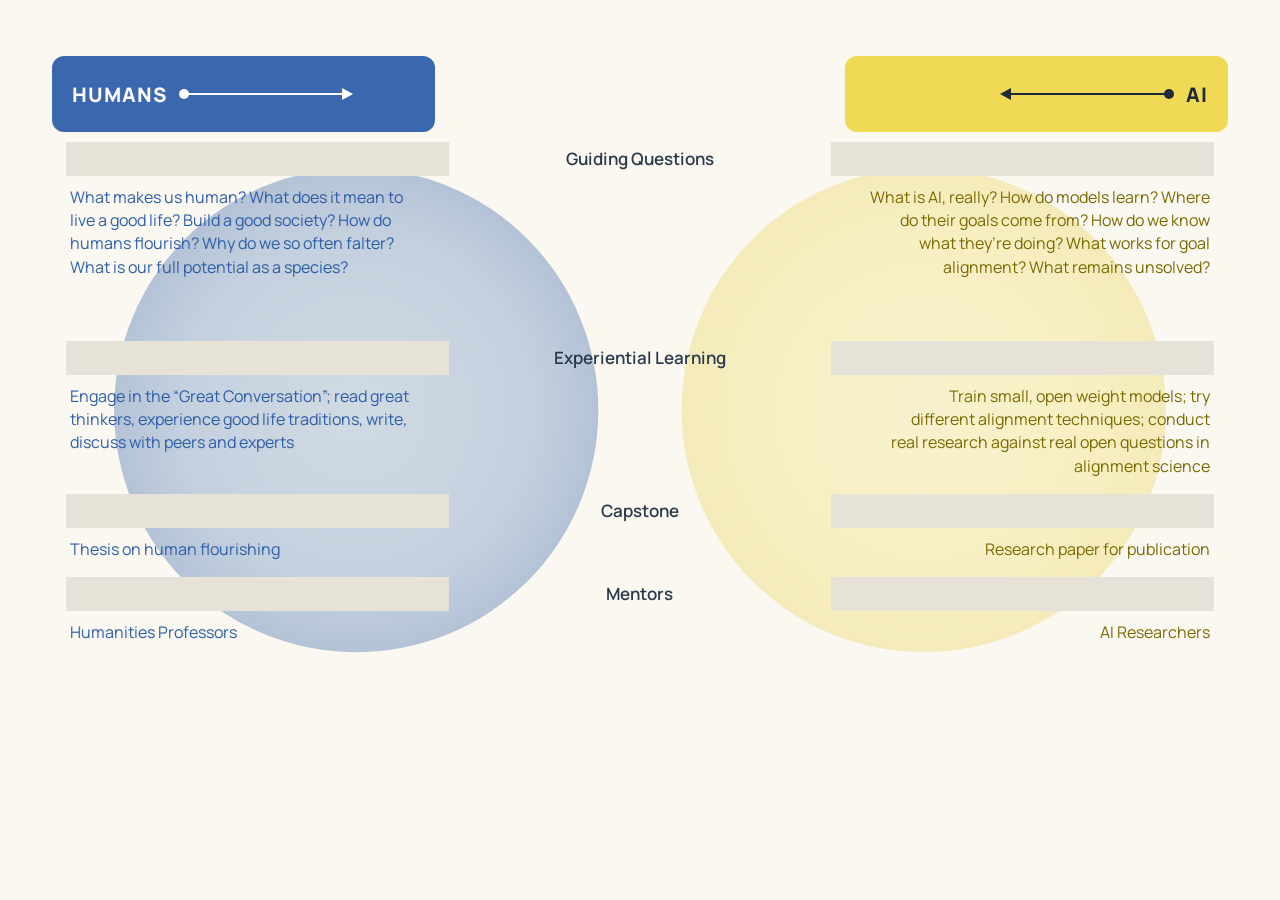
==== align/index.html @ e72c424c "Add animated Humans / AI Venn at /align Slide 1 of the program deck as a live animation: the blue Hu" ====
<!doctype html>
<html lang="en">
<head>
<meta charset="utf-8">
<meta name="viewport" content="width=device-width, initial-scale=1">
<title>Align for Human Flourishing · Align the Future</title>
<meta name="description" content="Understand humans, understand AI, and align AI for human flourishing: the Align the Future experience.">
<link rel="icon" href="/brand/favicon.svg" type="image/svg+xml">
<link rel="icon" href="/brand/favicon.ico" sizes="any">
<link rel="preconnect" href="https://fonts.googleapis.com">
<link rel="preconnect" href="https://fonts.gstatic.com" crossorigin>
<link rel="stylesheet" href="https://fonts.googleapis.com/css2?family=Manrope:wght@400..800&display=swap">
<link rel="stylesheet" href="/assets/venn/venn.css">
<style>
  body { margin: 0; background: #FBF8F1; -webkit-font-smoothing: antialiased; }
  .page { max-width: 1180px; margin: 0 auto; padding: 48px 24px 64px; }
  @media (max-width: 600px) { .page { padding: 24px 16px 48px; } }
</style>
</head>
<body>
<main class="page">

<!-- Venn animation. Needs /assets/venn/venn.css, /assets/venn/venn.js and Manrope. -->
<section class="atf-venn" data-atf-venn aria-label="Align for human flourishing: where understanding humans and understanding AI meet">
  <div class="stage">
    <svg class="circles" aria-hidden="true" focusable="false"></svg>
    <div class="grid">
      <div class="mhead" aria-hidden="true"></div>

      <div class="pill h"><span class="word">Humans</span><span class="arrow"></span></div>
      <div class="pill a"><span class="big">Align</span><span class="small">for human flourishing</span></div>
      <div class="pill i"><span class="arrow"></span><span class="word">AI</span></div>

      <div class="bar"><div class="segs"><span class="seg h"></span><span class="seg a"></span><span class="seg i"></span></div>Guiding Questions</div>
      <div class="cell h"><span class="tag">Humans</span><p>What makes us human? What does it mean to live a good life? Build a good society? How do humans flourish? Why do we so often falter? What is our full potential as a species?</p></div>
      <div class="cell a"><span class="tag">Align</span><p>What can we do together to ensure humans flourish in the Age of AI? What are the biggest risks and opportunities? What laws do we need? What research do we need? Where is international cooperation most needed and most possible?</p></div>
      <div class="cell i"><span class="tag">AI</span><p>What is AI, really? How do models learn? Where do their goals come from? How do we know what they’re doing? What works for goal alignment? What remains unsolved?</p></div>

      <div class="bar"><div class="segs"><span class="seg h"></span><span class="seg a"></span><span class="seg i"></span></div>Experiential Learning</div>
      <div class="cell h"><span class="tag">Humans</span><p>Engage in the “Great Conversation”; read great thinkers, experience good life traditions, write, discuss with peers and experts</p></div>
      <div class="cell a"><span class="tag">Align</span><p>Draft policies, debate, refine, compromise on AI governance; set a learning agenda for further research and civic action plans</p></div>
      <div class="cell i"><span class="tag">AI</span><p>Train small, open weight models; try different alignment techniques; conduct real research against real open questions in alignment science</p></div>

      <div class="bar"><div class="segs"><span class="seg h"></span><span class="seg a"></span><span class="seg i"></span></div>Capstone</div>
      <div class="cell h"><span class="tag">Humans</span><p>Thesis on human flourishing</p></div>
      <div class="cell a"><span class="tag">Align</span><p>AI governance framework</p></div>
      <div class="cell i"><span class="tag">AI</span><p>Research paper for publication</p></div>

      <div class="bar"><div class="segs"><span class="seg h"></span><span class="seg a"></span><span class="seg i"></span></div>Mentors</div>
      <div class="cell h"><span class="tag">Humans</span><p>Humanities Professors</p></div>
      <div class="cell a"><span class="tag">Align</span><p>Policy Makers</p></div>
      <div class="cell i"><span class="tag">AI</span><p>AI Researchers</p></div>
    </div>
    <button class="replay" type="button" hidden><svg viewBox="0 0 16 16" aria-hidden="true"><path d="M13.5 8a5.5 5.5 0 1 1-1.6-3.9" fill="none" stroke="currentColor" stroke-width="1.8" stroke-linecap="round"/><path d="M12.6 1.6v3.2H9.4" fill="none" stroke="currentColor" stroke-width="1.8" stroke-linecap="round" stroke-linejoin="round"/></svg>Replay</button>
  </div>
</section>

</main>
<script src="/assets/venn/venn.js" defer></script>
</body>
</html>
---- assets/venn/venn.css ----
/* Align the Future: the Humans / AI Venn animation.
   Markup lives in align/index.html. Without JavaScript the final, merged
   state shows; venn.js adds .is-live and drives the animation. */

.atf-venn {
  --v-blue: #3A67AD;
  --v-blue-ink: #2A5BA6;
  --v-green: #5E8A48;
  --v-green-ink: #4C6E36;
  --v-yellow: #EFD955;
  --v-yellow-ink: #7A6900;
  --v-ai-text: #1F2A36;
  --v-bar: #E6E2D8;
  --v-label: #2B3A4A;
  --v-sans: "Manrope", ui-sans-serif, system-ui, -apple-system, "Segoe UI", Helvetica, Arial, sans-serif;

  position: relative;
  font-family: var(--v-sans);
  color: var(--v-label);
}

.atf-venn .stage {
  position: relative;
  overflow: hidden;
  padding: 8px 16px 40px;
}

.atf-venn svg.circles {
  position: absolute;
  left: 0; top: 0;
  width: 100%; height: 100%;
  z-index: 0;
  pointer-events: none;
}
.atf-venn svg.circles circle { mix-blend-mode: multiply; }
.atf-venn svg.circles text {
  font-family: var(--v-sans);
  font-weight: 800;
  letter-spacing: 0.08em;
  text-anchor: middle;
  dominant-baseline: central;
}

.atf-venn .grid {
  position: relative;
  z-index: 1;
  display: grid;
  grid-template-columns: repeat(3, minmax(0, 1fr));
  font-size: 16px;
  line-height: 1.45;
}

/* Header: HUMANS -> | ALIGN | <- AI */
.atf-venn .mhead { display: none; }
.atf-venn .pill {
  display: flex; align-items: center; gap: 14px;
  min-height: 60px;
  padding: 8px 20px;
  font-weight: 800;
  letter-spacing: 0.06em;
  text-transform: uppercase;
}
.atf-venn .pill.h { background: var(--v-blue); color: #fff; border-radius: 12px 0 0 12px; }
.atf-venn .pill.a {
  background: var(--v-green); color: #fff;
  flex-direction: column; justify-content: center; gap: 0;
  text-align: center; line-height: 1.1;
  transform-origin: 50% 50%;
  margin: 0 -1px;
}
.atf-venn .pill.a .big { font-size: 22px; letter-spacing: 0.1em; }
.atf-venn .pill.a .small { font-size: 13px; font-weight: 600; letter-spacing: 0.08em; margin-top: 3px; }
.atf-venn .pill.i { background: var(--v-yellow); color: var(--v-ai-text); border-radius: 0 12px 12px 0; justify-content: flex-end; }
.atf-venn .pill .word { font-size: 20px; }
.atf-venn .arrow { position: relative; flex: 1; max-width: 170px; height: 2px; background: currentColor; }
.atf-venn .arrow::before {
  content: ""; position: absolute; top: 50%; width: 10px; height: 10px;
  border-radius: 50%; background: currentColor; transform: translateY(-50%);
}
.atf-venn .arrow::after {
  content: ""; position: absolute; top: 50%; width: 0; height: 0;
  border-top: 6px solid transparent; border-bottom: 6px solid transparent;
  transform: translateY(-50%);
}
.atf-venn .pill.h .arrow::before { left: -2px; }
.atf-venn .pill.h .arrow::after { right: -2px; border-left: 11px solid currentColor; }
.atf-venn .pill.i .arrow::before { right: -2px; }
.atf-venn .pill.i .arrow::after { left: -2px; border-right: 11px solid currentColor; }

/* Section bars: a label between two grey segments that close into one bar */
.atf-venn .bar {
  grid-column: 1 / -1;
  position: relative;
  display: flex; justify-content: center; align-items: center;
  min-height: 34px;
  margin-top: 12px; margin-bottom: 8px;
  font-size: 17px; font-weight: 600;
  color: var(--v-label);
}
.atf-venn .bar .segs { position: absolute; inset: 0; display: grid; grid-template-columns: repeat(3, 1fr); z-index: -1; }
.atf-venn .bar .seg { background: var(--v-bar); }
.atf-venn .bar .seg.a { transform-origin: 50% 50%; margin: 0 -1px; }
.atf-venn .pill + .pill + .pill + .bar { margin-top: 10px; }

/* Cells */
.atf-venn .cell { padding: 2px 18px 4px; text-wrap: pretty; }
.atf-venn .cell p { margin: 0; }
.atf-venn .cell.h { color: var(--v-blue-ink); text-align: left; }
.atf-venn .cell.a { color: var(--v-green-ink); text-align: center; }
.atf-venn .cell.i { color: var(--v-yellow-ink); text-align: right; }
.atf-venn .tag {
  position: absolute; width: 1px; height: 1px; overflow: hidden;
  clip: rect(0 0 0 0); clip-path: inset(50%); white-space: nowrap;
}

.atf-venn .h, .atf-venn .i, .atf-venn .a { will-change: transform, opacity; }

.atf-venn .replay {
  position: absolute; right: 0; bottom: 4px; z-index: 2;
  display: inline-flex; align-items: center; gap: 6px;
  padding: 4px 8px;
  border: 0; border-radius: 6px;
  background: transparent;
  font: 600 13px/1 var(--v-sans);
  color: var(--v-label); opacity: 0.6;
  cursor: pointer;
}
.atf-venn .replay:hover, .atf-venn .replay:focus-visible { opacity: 1; background: var(--v-bar); }
.atf-venn .replay[hidden] { display: none; }
.atf-venn .replay svg { width: 14px; height: 14px; }

/* Phone and narrow tablet: a compact Venn on top, rows stacked below */
@media (max-width: 759px) {
  .atf-venn .stage { padding: 0 0 40px; }
  .atf-venn svg.circles { height: 250px; }
  .atf-venn .grid { grid-template-columns: minmax(0, 1fr); font-size: 16px; }
  .atf-venn .mhead { display: block; height: 250px; }
  .atf-venn .pill { display: none; }
  .atf-venn .bar { margin-top: 20px; margin-bottom: 10px; justify-content: flex-start; padding: 0 12px; background: var(--v-bar); }
  .atf-venn .bar .segs { display: none; }
  .atf-venn .cell, .atf-venn .cell.a, .atf-venn .cell.i {
    text-align: left;
    padding: 2px 0 2px 14px;
    margin: 0 0 12px;
    border-left: 3px solid;
  }
  .atf-venn .cell.h { border-color: var(--v-blue); }
  .atf-venn .cell.a { border-color: var(--v-green); }
  .atf-venn .cell.i { border-color: var(--v-yellow); }
  .atf-venn .tag {
    position: static; width: auto; height: auto; overflow: visible;
    clip: auto; clip-path: none;
    display: block;
    font-size: 11px; font-weight: 800; letter-spacing: 0.1em; text-transform: uppercase;
    margin-bottom: 2px;
  }
}
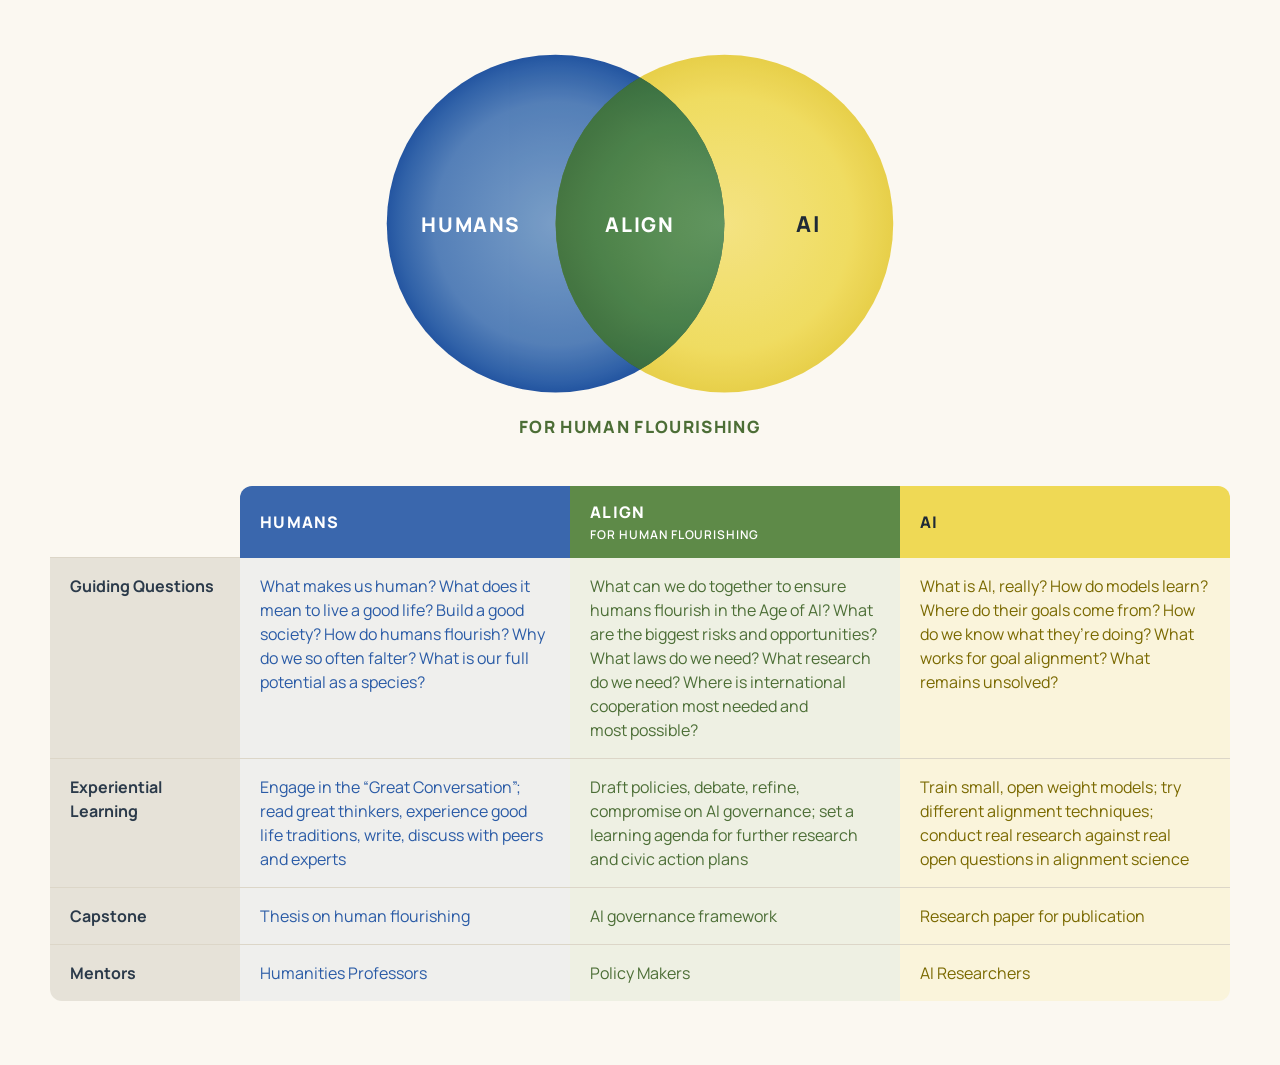
==== commit fb4c05b3: "Make /align static: Venn on top, program table below Drops the animation. The Venn now sits above th" ====
--- a/align/index.html
+++ b/align/index.html
@@ -20,42 +20,65 @@
 <body>
 <main class="page">
 
-<!-- Venn animation. Needs /assets/venn/venn.css, /assets/venn/venn.js and Manrope. -->
-<section class="atf-venn" data-atf-venn aria-label="Align for human flourishing: where understanding humans and understanding AI meet">
-  <div class="stage">
-    <svg class="circles" aria-hidden="true" focusable="false"></svg>
-    <div class="grid">
-      <div class="mhead" aria-hidden="true"></div>
+<!-- Humans / Align / AI. Needs /assets/venn/venn.css and Manrope. -->
+<section class="atf-venn" aria-label="Align for human flourishing">
+  <svg class="diagram" viewBox="-4 -4 308 236" role="img" aria-label="Venn diagram: a blue Humans circle and a yellow AI circle overlap, and the green overlap is Align, for human flourishing">
+    <defs>
+      <radialGradient id="atfv-b"><stop offset="0" stop-color="#6F97C4"/><stop offset="0.72" stop-color="#4675B3"/><stop offset="0.93" stop-color="#1F55A2"/><stop offset="1" stop-color="#11479A"/></radialGradient>
+      <radialGradient id="atfv-y"><stop offset="0" stop-color="#F4E27A"/><stop offset="0.75" stop-color="#EFDA55"/><stop offset="1" stop-color="#E6CC3C"/></radialGradient>
+      <radialGradient id="atfv-g"><stop offset="0" stop-color="#5F9A55"/><stop offset="0.7" stop-color="#3D7C3D"/><stop offset="1" stop-color="#2F6A34"/></radialGradient>
+      <clipPath id="atfv-clip"><circle cx="100" cy="100" r="100"/></clipPath>
+    </defs>
+    <g opacity="0.92">
+      <circle cx="100" cy="100" r="100" fill="url(#atfv-b)"/>
+      <circle cx="200" cy="100" r="100" fill="url(#atfv-y)" style="mix-blend-mode: multiply"/>
+      <circle cx="200" cy="100" r="100" fill="url(#atfv-g)" clip-path="url(#atfv-clip)" opacity="0.85"/>
+    </g>
+    <text x="50" y="100" fill="#fff" font-size="12">HUMANS</text>
+    <text x="150" y="100" fill="#fff" font-size="12">ALIGN</text>
+    <text x="250" y="100" fill="#1F2A36" font-size="13">AI</text>
+    <text x="150" y="220" fill="#4C6E36" font-size="10">FOR HUMAN FLOURISHING</text>
+  </svg>
 
-      <div class="pill h"><span class="word">Humans</span><span class="arrow"></span></div>
-      <div class="pill a"><span class="big">Align</span><span class="small">for human flourishing</span></div>
-      <div class="pill i"><span class="arrow"></span><span class="word">AI</span></div>
-
-      <div class="bar"><div class="segs"><span class="seg h"></span><span class="seg a"></span><span class="seg i"></span></div>Guiding Questions</div>
-      <div class="cell h"><span class="tag">Humans</span><p>What makes us human? What does it mean to live a good life? Build a good society? How do humans flourish? Why do we so often falter? What is our full potential as a species?</p></div>
-      <div class="cell a"><span class="tag">Align</span><p>What can we do together to ensure humans flourish in the Age of AI? What are the biggest risks and opportunities? What laws do we need? What research do we need? Where is international cooperation most needed and most possible?</p></div>
-      <div class="cell i"><span class="tag">AI</span><p>What is AI, really? How do models learn? Where do their goals come from? How do we know what they’re doing? What works for goal alignment? What remains unsolved?</p></div>
-
-      <div class="bar"><div class="segs"><span class="seg h"></span><span class="seg a"></span><span class="seg i"></span></div>Experiential Learning</div>
-      <div class="cell h"><span class="tag">Humans</span><p>Engage in the “Great Conversation”; read great thinkers, experience good life traditions, write, discuss with peers and experts</p></div>
-      <div class="cell a"><span class="tag">Align</span><p>Draft policies, debate, refine, compromise on AI governance; set a learning agenda for further research and civic action plans</p></div>
-      <div class="cell i"><span class="tag">AI</span><p>Train small, open weight models; try different alignment techniques; conduct real research against real open questions in alignment science</p></div>
-
-      <div class="bar"><div class="segs"><span class="seg h"></span><span class="seg a"></span><span class="seg i"></span></div>Capstone</div>
-      <div class="cell h"><span class="tag">Humans</span><p>Thesis on human flourishing</p></div>
-      <div class="cell a"><span class="tag">Align</span><p>AI governance framework</p></div>
-      <div class="cell i"><span class="tag">AI</span><p>Research paper for publication</p></div>
-
-      <div class="bar"><div class="segs"><span class="seg h"></span><span class="seg a"></span><span class="seg i"></span></div>Mentors</div>
-      <div class="cell h"><span class="tag">Humans</span><p>Humanities Professors</p></div>
-      <div class="cell a"><span class="tag">Align</span><p>Policy Makers</p></div>
-      <div class="cell i"><span class="tag">AI</span><p>AI Researchers</p></div>
-    </div>
-    <button class="replay" type="button" hidden><svg viewBox="0 0 16 16" aria-hidden="true"><path d="M13.5 8a5.5 5.5 0 1 1-1.6-3.9" fill="none" stroke="currentColor" stroke-width="1.8" stroke-linecap="round"/><path d="M12.6 1.6v3.2H9.4" fill="none" stroke="currentColor" stroke-width="1.8" stroke-linecap="round" stroke-linejoin="round"/></svg>Replay</button>
-  </div>
+  <table>
+    <colgroup><col class="rowhead"><col><col><col></colgroup>
+    <thead>
+      <tr>
+        <td></td>
+        <th scope="col" class="h">Humans</th>
+        <th scope="col" class="a">Align<span class="for">for human flourishing</span></th>
+        <th scope="col" class="i">AI</th>
+      </tr>
+    </thead>
+    <tbody>
+      <tr>
+        <th scope="row">Guiding Questions</th>
+        <td class="h"><span class="tag">Humans</span>What makes us human? What does it mean to live a good life? Build a good society? How do humans flourish? Why do we so often falter? What is our full potential as a species?</td>
+        <td class="a"><span class="tag">Align</span>What can we do together to ensure humans flourish in the Age of AI? What are the biggest risks and opportunities? What laws do we need? What research do we need? Where is international cooperation most needed and most possible?</td>
+        <td class="i"><span class="tag">AI</span>What is AI, really? How do models learn? Where do their goals come from? How do we know what they’re doing? What works for goal alignment? What remains unsolved?</td>
+      </tr>
+      <tr>
+        <th scope="row">Experiential Learning</th>
+        <td class="h"><span class="tag">Humans</span>Engage in the “Great Conversation”; read great thinkers, experience good life traditions, write, discuss with peers and experts</td>
+        <td class="a"><span class="tag">Align</span>Draft policies, debate, refine, compromise on AI governance; set a learning agenda for further research and civic action plans</td>
+        <td class="i"><span class="tag">AI</span>Train small, open weight models; try different alignment techniques; conduct real research against real open questions in alignment science</td>
+      </tr>
+      <tr>
+        <th scope="row">Capstone</th>
+        <td class="h"><span class="tag">Humans</span>Thesis on human flourishing</td>
+        <td class="a"><span class="tag">Align</span>AI governance framework</td>
+        <td class="i"><span class="tag">AI</span>Research paper for publication</td>
+      </tr>
+      <tr>
+        <th scope="row">Mentors</th>
+        <td class="h"><span class="tag">Humans</span>Humanities Professors</td>
+        <td class="a"><span class="tag">Align</span>Policy Makers</td>
+        <td class="i"><span class="tag">AI</span>AI Researchers</td>
+      </tr>
+    </tbody>
+  </table>
 </section>
 
 </main>
-<script src="/assets/venn/venn.js" defer></script>
 </body>
 </html>
--- a/assets/venn/venn.css
+++ b/assets/venn/venn.css
@@ -1,6 +1,7 @@
-/* Align the Future: the Humans / AI Venn animation.
-   Markup lives in align/index.html. Without JavaScript the final, merged
-   state shows; venn.js adds .is-live and drives the animation. */
+/* Align the Future: the Humans / Align / AI Venn and program table.
+   Markup lives in align/index.html. Static, no JavaScript.
+   Wide screens: the Venn sits above a table with the categories down the left.
+   Phones: the Venn sits above the rows, each row stacked into tagged items. */
 
 .atf-venn {
   --v-blue: #3A67AD;
@@ -11,29 +12,23 @@
   --v-yellow-ink: #7A6900;
   --v-ai-text: #1F2A36;
   --v-bar: #E6E2D8;
+  --v-rule: #DCD6C8;
   --v-label: #2B3A4A;
   --v-sans: "Manrope", ui-sans-serif, system-ui, -apple-system, "Segoe UI", Helvetica, Arial, sans-serif;
 
-  position: relative;
   font-family: var(--v-sans);
   color: var(--v-label);
 }
 
-.atf-venn .stage {
-  position: relative;
-  overflow: hidden;
-  padding: 8px 16px 40px;
+/* The Venn */
+.atf-venn .diagram {
+  display: block;
+  width: 100%;
+  max-width: 520px;
+  height: auto;
+  margin: 0 auto 40px;
 }
-
-.atf-venn svg.circles {
-  position: absolute;
-  left: 0; top: 0;
-  width: 100%; height: 100%;
-  z-index: 0;
-  pointer-events: none;
-}
-.atf-venn svg.circles circle { mix-blend-mode: multiply; }
-.atf-venn svg.circles text {
+.atf-venn .diagram text {
   font-family: var(--v-sans);
   font-weight: 800;
   letter-spacing: 0.08em;
@@ -41,112 +36,85 @@
   dominant-baseline: central;
 }
 
-.atf-venn .grid {
-  position: relative;
-  z-index: 1;
-  display: grid;
-  grid-template-columns: repeat(3, minmax(0, 1fr));
+/* The table */
+.atf-venn table {
+  width: 100%;
+  border-collapse: separate;
+  border-spacing: 0;
+  table-layout: fixed;
   font-size: 16px;
-  line-height: 1.45;
+  line-height: 1.5;
 }
+.atf-venn col.rowhead { width: 190px; }
+.atf-venn th, .atf-venn td {
+  padding: 16px 20px;
+  vertical-align: top;
+  text-align: left;
+  text-wrap: pretty;
+  border-bottom: 1px solid var(--v-rule);
+}
+.atf-venn thead th {
+  padding: 14px 20px;
+  border-bottom: 0;
+  font-weight: 800;
+  letter-spacing: 0.08em;
+  text-transform: uppercase;
+  vertical-align: middle;
+}
+.atf-venn thead th.h { background: var(--v-blue); color: #fff; border-radius: 12px 0 0 0; }
+.atf-venn thead th.a { background: var(--v-green); color: #fff; }
+.atf-venn thead th.i { background: var(--v-yellow); color: var(--v-ai-text); border-radius: 0 12px 0 0; }
+.atf-venn thead th .for {
+  display: block;
+  font-size: 12px; font-weight: 600; letter-spacing: 0.08em;
+  margin-top: 2px;
+}
+.atf-venn tbody th {
+  font-weight: 700;
+  color: var(--v-label);
+  background: var(--v-bar);
+}
+.atf-venn td.h { color: var(--v-blue-ink); background: rgba(58, 103, 173, 0.06); }
+.atf-venn td.a { color: var(--v-green-ink); background: rgba(94, 138, 72, 0.08); }
+.atf-venn td.i { color: var(--v-yellow-ink); background: rgba(239, 217, 85, 0.14); }
+.atf-venn tbody tr:last-child > * { border-bottom: 0; }
+.atf-venn tbody tr:last-child th { border-radius: 0 0 0 12px; }
+.atf-venn tbody tr:last-child td.i { border-radius: 0 0 12px 0; }
 
-/* Header: HUMANS -> | ALIGN | <- AI */
-.atf-venn .mhead { display: none; }
-.atf-venn .pill {
-  display: flex; align-items: center; gap: 14px;
-  min-height: 60px;
-  padding: 8px 20px;
-  font-weight: 800;
-  letter-spacing: 0.06em;
-  text-transform: uppercase;
-}
-.atf-venn .pill.h { background: var(--v-blue); color: #fff; border-radius: 12px 0 0 12px; }
-.atf-venn .pill.a {
-  background: var(--v-green); color: #fff;
-  flex-direction: column; justify-content: center; gap: 0;
-  text-align: center; line-height: 1.1;
-  transform-origin: 50% 50%;
-  margin: 0 -1px;
-}
-.atf-venn .pill.a .big { font-size: 22px; letter-spacing: 0.1em; }
-.atf-venn .pill.a .small { font-size: 13px; font-weight: 600; letter-spacing: 0.08em; margin-top: 3px; }
-.atf-venn .pill.i { background: var(--v-yellow); color: var(--v-ai-text); border-radius: 0 12px 12px 0; justify-content: flex-end; }
-.atf-venn .pill .word { font-size: 20px; }
-.atf-venn .arrow { position: relative; flex: 1; max-width: 170px; height: 2px; background: currentColor; }
-.atf-venn .arrow::before {
-  content: ""; position: absolute; top: 50%; width: 10px; height: 10px;
-  border-radius: 50%; background: currentColor; transform: translateY(-50%);
-}
-.atf-venn .arrow::after {
-  content: ""; position: absolute; top: 50%; width: 0; height: 0;
-  border-top: 6px solid transparent; border-bottom: 6px solid transparent;
-  transform: translateY(-50%);
-}
-.atf-venn .pill.h .arrow::before { left: -2px; }
-.atf-venn .pill.h .arrow::after { right: -2px; border-left: 11px solid currentColor; }
-.atf-venn .pill.i .arrow::before { right: -2px; }
-.atf-venn .pill.i .arrow::after { left: -2px; border-right: 11px solid currentColor; }
-
-/* Section bars: a label between two grey segments that close into one bar */
-.atf-venn .bar {
-  grid-column: 1 / -1;
-  position: relative;
-  display: flex; justify-content: center; align-items: center;
-  min-height: 34px;
-  margin-top: 12px; margin-bottom: 8px;
-  font-size: 17px; font-weight: 600;
-  color: var(--v-label);
-}
-.atf-venn .bar .segs { position: absolute; inset: 0; display: grid; grid-template-columns: repeat(3, 1fr); z-index: -1; }
-.atf-venn .bar .seg { background: var(--v-bar); }
-.atf-venn .bar .seg.a { transform-origin: 50% 50%; margin: 0 -1px; }
-.atf-venn .pill + .pill + .pill + .bar { margin-top: 10px; }
-
-/* Cells */
-.atf-venn .cell { padding: 2px 18px 4px; text-wrap: pretty; }
-.atf-venn .cell p { margin: 0; }
-.atf-venn .cell.h { color: var(--v-blue-ink); text-align: left; }
-.atf-venn .cell.a { color: var(--v-green-ink); text-align: center; }
-.atf-venn .cell.i { color: var(--v-yellow-ink); text-align: right; }
 .atf-venn .tag {
   position: absolute; width: 1px; height: 1px; overflow: hidden;
   clip: rect(0 0 0 0); clip-path: inset(50%); white-space: nowrap;
 }
 
-.atf-venn .h, .atf-venn .i, .atf-venn .a { will-change: transform, opacity; }
+/* Tablet: narrower category column */
+@media (max-width: 1000px) {
+  .atf-venn col.rowhead { width: 140px; }
+  .atf-venn th, .atf-venn td { padding: 14px 14px; }
+  .atf-venn table { font-size: 15px; }
+}
 
-.atf-venn .replay {
-  position: absolute; right: 0; bottom: 4px; z-index: 2;
-  display: inline-flex; align-items: center; gap: 6px;
-  padding: 4px 8px;
-  border: 0; border-radius: 6px;
-  background: transparent;
-  font: 600 13px/1 var(--v-sans);
-  color: var(--v-label); opacity: 0.6;
-  cursor: pointer;
-}
-.atf-venn .replay:hover, .atf-venn .replay:focus-visible { opacity: 1; background: var(--v-bar); }
-.atf-venn .replay[hidden] { display: none; }
-.atf-venn .replay svg { width: 14px; height: 14px; }
-
-/* Phone and narrow tablet: a compact Venn on top, rows stacked below */
+/* Phone: stack each row */
 @media (max-width: 759px) {
-  .atf-venn .stage { padding: 0 0 40px; }
-  .atf-venn svg.circles { height: 250px; }
-  .atf-venn .grid { grid-template-columns: minmax(0, 1fr); font-size: 16px; }
-  .atf-venn .mhead { display: block; height: 250px; }
-  .atf-venn .pill { display: none; }
-  .atf-venn .bar { margin-top: 20px; margin-bottom: 10px; justify-content: flex-start; padding: 0 12px; background: var(--v-bar); }
-  .atf-venn .bar .segs { display: none; }
-  .atf-venn .cell, .atf-venn .cell.a, .atf-venn .cell.i {
-    text-align: left;
+  .atf-venn .diagram { margin-bottom: 28px; }
+  .atf-venn table, .atf-venn tbody, .atf-venn tr, .atf-venn th, .atf-venn td { display: block; width: auto; }
+  .atf-venn thead, .atf-venn colgroup { display: none; }
+  .atf-venn tbody tr { margin-bottom: 20px; }
+  .atf-venn tbody th, .atf-venn tbody tr:last-child th {
+    padding: 6px 12px;
+    margin-bottom: 12px;
+    border: 0; border-radius: 0;
+  }
+  .atf-venn td, .atf-venn td.h, .atf-venn td.a, .atf-venn td.i,
+  .atf-venn tbody tr:last-child td.i {
+    background: none;
     padding: 2px 0 2px 14px;
     margin: 0 0 12px;
+    border: 0; border-radius: 0;
     border-left: 3px solid;
   }
-  .atf-venn .cell.h { border-color: var(--v-blue); }
-  .atf-venn .cell.a { border-color: var(--v-green); }
-  .atf-venn .cell.i { border-color: var(--v-yellow); }
+  .atf-venn td.h { border-left-color: var(--v-blue); }
+  .atf-venn td.a { border-left-color: var(--v-green); }
+  .atf-venn td.i, .atf-venn tbody tr:last-child td.i { border-left-color: var(--v-yellow); }
   .atf-venn .tag {
     position: static; width: auto; height: auto; overflow: visible;
     clip: auto; clip-path: none;
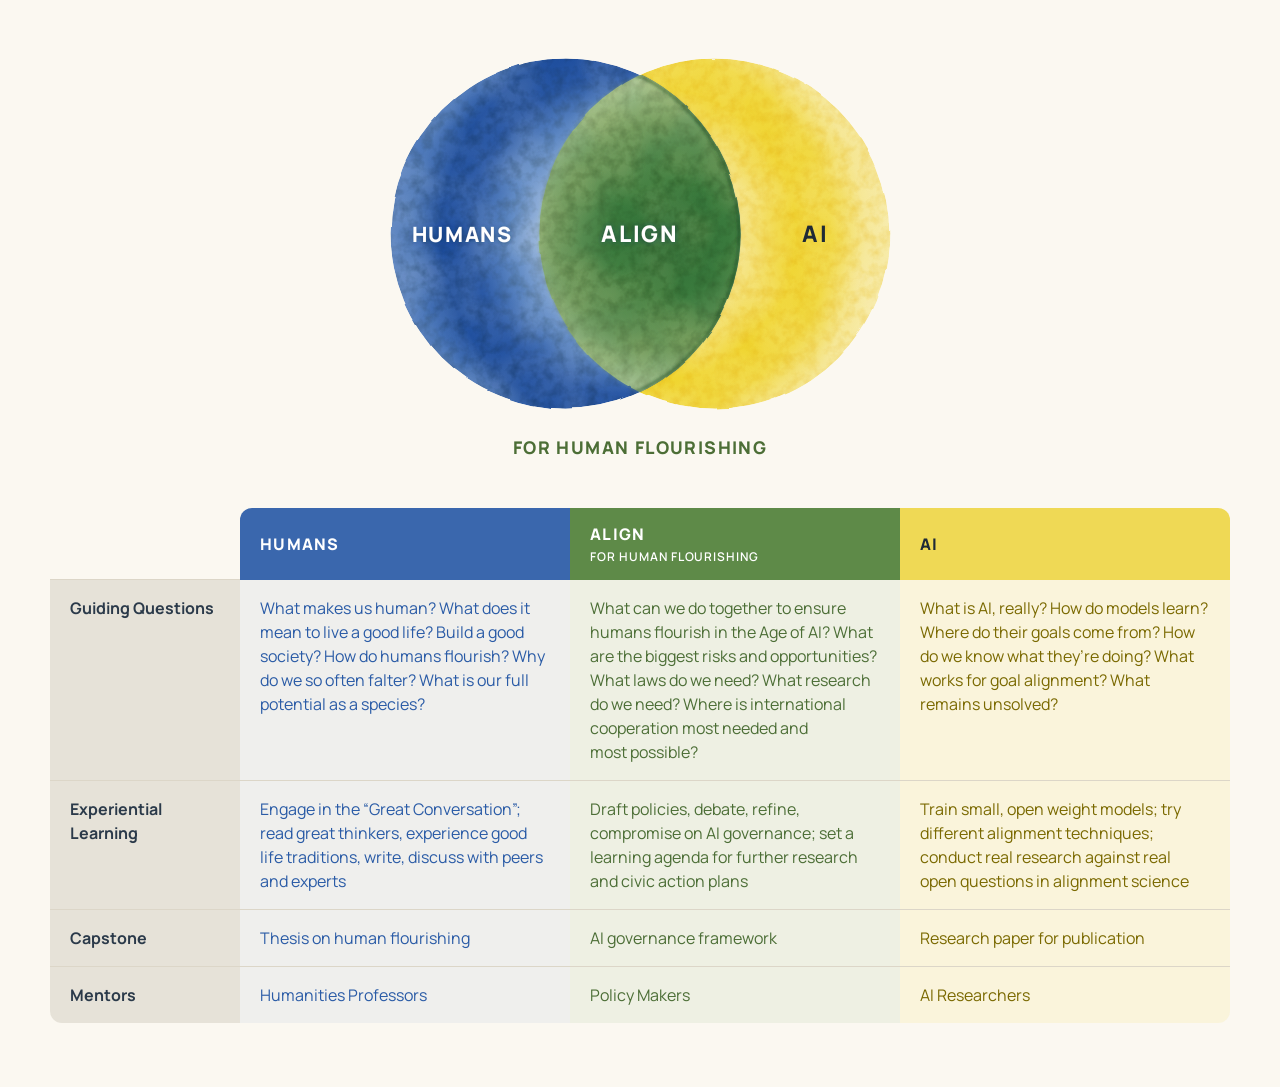
==== commit afe56c66: "Draw the /align Venn in the logo's watercolor style Rebuilds the diagram to match the watercolor cir" ====
--- a/align/index.html
+++ b/align/index.html
@@ -22,22 +22,54 @@
 
 <!-- Humans / Align / AI. Needs /assets/venn/venn.css and Manrope. -->
 <section class="atf-venn" aria-label="Align for human flourishing">
-  <svg class="diagram" viewBox="-4 -4 308 236" role="img" aria-label="Venn diagram: a blue Humans circle and a yellow AI circle overlap, and the green overlap is Align, for human flourishing">
+  <svg class="diagram" viewBox="-6 -6 297 240" role="img" aria-label="Venn diagram: a blue Humans circle and a yellow AI circle overlap, and the green overlap is Align, for human flourishing">
     <defs>
-      <radialGradient id="atfv-b"><stop offset="0" stop-color="#6F97C4"/><stop offset="0.72" stop-color="#4675B3"/><stop offset="0.93" stop-color="#1F55A2"/><stop offset="1" stop-color="#11479A"/></radialGradient>
-      <radialGradient id="atfv-y"><stop offset="0" stop-color="#F4E27A"/><stop offset="0.75" stop-color="#EFDA55"/><stop offset="1" stop-color="#E6CC3C"/></radialGradient>
-      <radialGradient id="atfv-g"><stop offset="0" stop-color="#5F9A55"/><stop offset="0.7" stop-color="#3D7C3D"/><stop offset="1" stop-color="#2F6A34"/></radialGradient>
-      <clipPath id="atfv-clip"><circle cx="100" cy="100" r="100"/></clipPath>
+      <radialGradient id="atfv-b" gradientUnits="userSpaceOnUse" cx="138" cy="100" r="140"><stop offset="0" stop-color="#BACDE5"/><stop offset="0.36" stop-color="#96B4DB"/><stop offset="0.5" stop-color="#5F89C4"/><stop offset="0.66" stop-color="#2A58A5"/><stop offset="0.78" stop-color="#1D4D9D"/><stop offset="0.9" stop-color="#4A76B8"/><stop offset="1" stop-color="#5A82C0"/></radialGradient>
+      <radialGradient id="atfv-y" gradientUnits="userSpaceOnUse" cx="148" cy="100" r="140"><stop offset="0" stop-color="#F7EDB6"/><stop offset="0.38" stop-color="#F5E487"/><stop offset="0.6" stop-color="#F0D530"/><stop offset="0.74" stop-color="#F1D944"/><stop offset="0.88" stop-color="#F5E691"/><stop offset="1" stop-color="#F7EBAA"/></radialGradient>
+      <radialGradient id="atfv-g" gradientUnits="userSpaceOnUse" cx="160" cy="102" r="95"><stop offset="0" stop-color="#2E6D35"/><stop offset="0.35" stop-color="#3A7A3D"/><stop offset="0.68" stop-color="#6A975D"/><stop offset="0.9" stop-color="#9DBC8B"/><stop offset="1" stop-color="#B4CBA3"/></radialGradient>
+      <clipPath id="atfv-cb"><circle cx="100" cy="100" r="100"/></clipPath>
+      <clipPath id="atfv-cy"><circle cx="185" cy="100" r="100"/></clipPath>
+      <!-- Watercolor: a slightly wobbly edge, a soft wash, and darker pigment flecks -->
+      <filter id="atfv-paint" x="-4%" y="-4%" width="108%" height="108%" color-interpolation-filters="sRGB">
+        <feTurbulence type="fractalNoise" baseFrequency="0.03" numOctaves="2" seed="11" result="warp"/>
+        <feDisplacementMap in="SourceGraphic" in2="warp" scale="2.5" xChannelSelector="R" yChannelSelector="G" result="wobbly"/>
+        <feTurbulence type="fractalNoise" baseFrequency="0.035" numOctaves="2" seed="4" result="blot"/>
+        <feColorMatrix in="blot" type="matrix" values="0 0 0 0 0  0 0 0 0 0  0 0 0 0 0  0.3 0 0 0 0.8" result="blotA"/>
+        <feComposite in="wobbly" in2="blotA" operator="in" result="washed"/>
+        <feComponentTransfer in="wobbly" result="dark"><feFuncR type="linear" slope="0.78"/><feFuncG type="linear" slope="0.78"/><feFuncB type="linear" slope="0.72"/></feComponentTransfer>
+        <feTurbulence type="fractalNoise" baseFrequency="0.16" numOctaves="3" seed="9" result="fleck"/>
+        <feColorMatrix in="fleck" type="matrix" values="0 0 0 0 0  0 0 0 0 0  0 0 0 0 0  1.3 0 0 0 -0.5" result="fleckA"/>
+        <feComposite in="dark" in2="fleckA" operator="in" result="flecks"/>
+        <feMerge result="painted"><feMergeNode in="washed"/><feMergeNode in="flecks"/></feMerge>
+        <feComposite in="painted" in2="wobbly" operator="in"/>
+      </filter>
+      <filter id="atfv-paint-y" x="-4%" y="-4%" width="108%" height="108%" color-interpolation-filters="sRGB">
+        <feTurbulence type="fractalNoise" baseFrequency="0.03" numOctaves="2" seed="5" result="warp"/>
+        <feDisplacementMap in="SourceGraphic" in2="warp" scale="2.5" xChannelSelector="R" yChannelSelector="G" result="wobbly"/>
+        <feTurbulence type="fractalNoise" baseFrequency="0.035" numOctaves="2" seed="4" result="blot"/>
+        <feColorMatrix in="blot" type="matrix" values="0 0 0 0 0  0 0 0 0 0  0 0 0 0 0  0.3 0 0 0 0.8" result="blotA"/>
+        <feComposite in="wobbly" in2="blotA" operator="in" result="washed"/>
+        <feComponentTransfer in="wobbly" result="dark"><feFuncR type="linear" slope="0.96"/><feFuncG type="linear" slope="0.86"/><feFuncB type="linear" slope="0.45"/></feComponentTransfer>
+        <feTurbulence type="fractalNoise" baseFrequency="0.16" numOctaves="3" seed="9" result="fleck"/>
+        <feColorMatrix in="fleck" type="matrix" values="0 0 0 0 0  0 0 0 0 0  0 0 0 0 0  1 0 0 0 -0.38" result="fleckA"/>
+        <feComposite in="dark" in2="fleckA" operator="in" result="flecks"/>
+        <feMerge result="painted"><feMergeNode in="washed"/><feMergeNode in="flecks"/></feMerge>
+        <feComposite in="painted" in2="wobbly" operator="in"/>
+      </filter>
+      <filter id="atfv-soft"><feGaussianBlur stdDeviation="0.9"/></filter>
+      <filter id="atfv-lift" x="-20%" y="-50%" width="140%" height="200%"><feDropShadow dx="0" dy="0" stdDeviation="1.4" flood-color="#0B2E5C" flood-opacity="0.55"/></filter>
     </defs>
-    <g opacity="0.92">
+    <circle cx="185" cy="100" r="100" fill="url(#atfv-y)" filter="url(#atfv-paint-y)"/>
+    <g filter="url(#atfv-paint)">
       <circle cx="100" cy="100" r="100" fill="url(#atfv-b)"/>
-      <circle cx="200" cy="100" r="100" fill="url(#atfv-y)" style="mix-blend-mode: multiply"/>
-      <circle cx="200" cy="100" r="100" fill="url(#atfv-g)" clip-path="url(#atfv-clip)" opacity="0.85"/>
+      <circle cx="185" cy="100" r="100" fill="url(#atfv-g)" clip-path="url(#atfv-cb)"/>
+      <g clip-path="url(#atfv-cy)" filter="url(#atfv-soft)"><circle cx="100" cy="100" r="99" fill="none" stroke="#1F5028" stroke-width="1.8" opacity="0.6"/></g>
+      <g clip-path="url(#atfv-cb)" filter="url(#atfv-soft)"><circle cx="185" cy="100" r="99.5" fill="none" stroke="#88AC78" stroke-width="1.4" opacity="0.45"/></g>
     </g>
-    <text x="50" y="100" fill="#fff" font-size="12">HUMANS</text>
-    <text x="150" y="100" fill="#fff" font-size="12">ALIGN</text>
-    <text x="250" y="100" fill="#1F2A36" font-size="13">AI</text>
-    <text x="150" y="220" fill="#4C6E36" font-size="10">FOR HUMAN FLOURISHING</text>
+    <text x="41" y="100" fill="#fff" font-size="12" filter="url(#atfv-lift)">HUMANS</text>
+    <text x="142.5" y="100" fill="#fff" font-size="13" filter="url(#atfv-lift)">ALIGN</text>
+    <text x="242.5" y="100" fill="#1F2A36" font-size="13">AI</text>
+    <text x="142.5" y="222" fill="#4C6E36" font-size="10">FOR HUMAN FLOURISHING</text>
   </svg>
 
   <table>
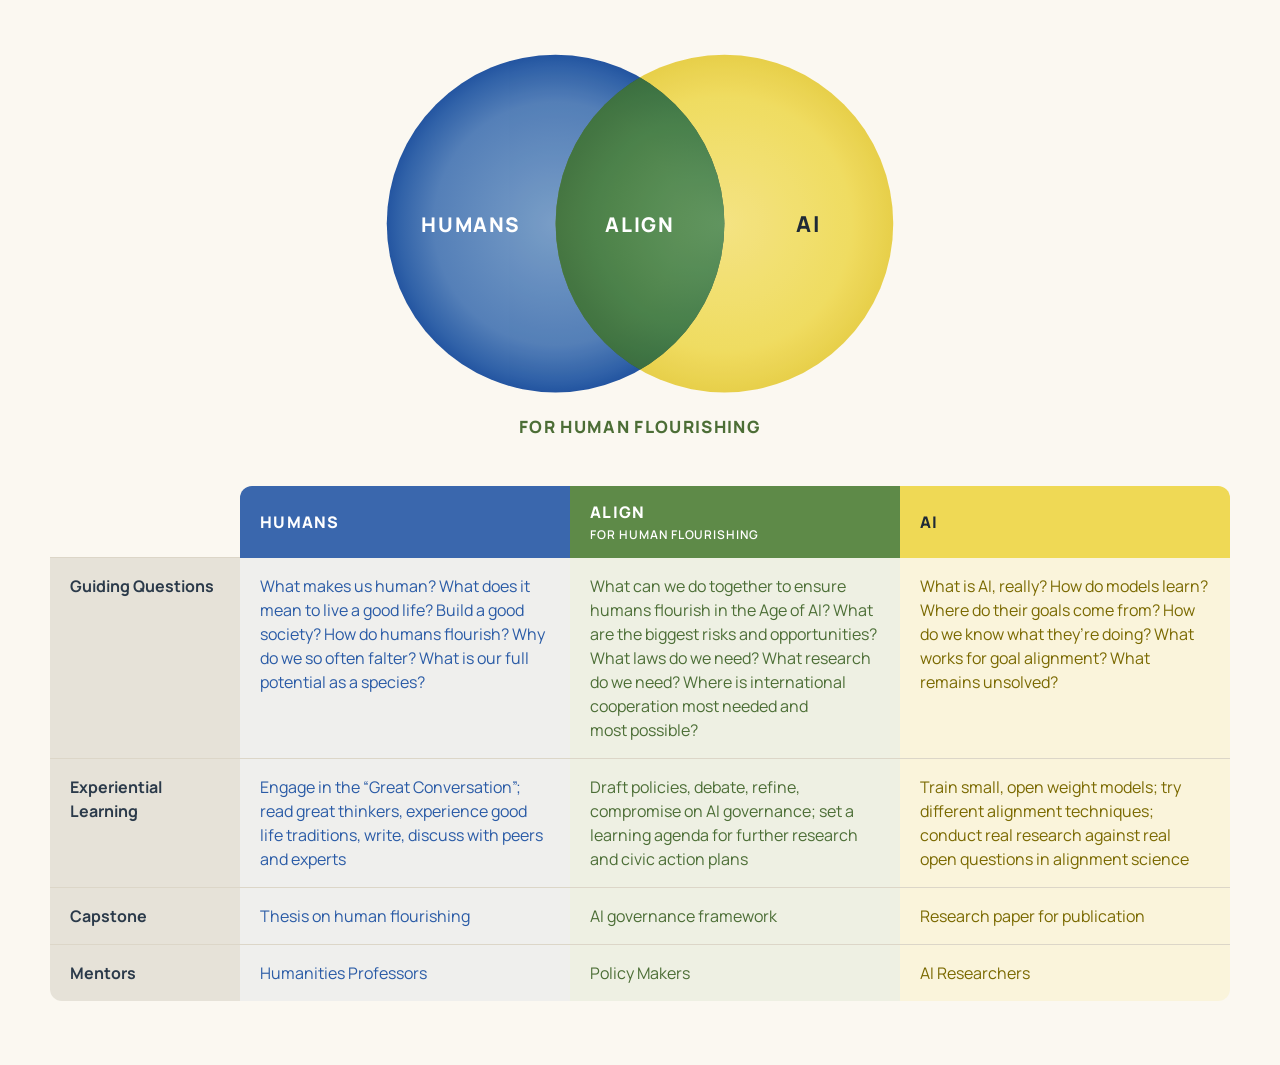
==== commit 5d097870: "Return the /align Venn to flat colors Jon preferred the flat version, so this restores the diagram f" ====
--- a/align/index.html
+++ b/align/index.html
@@ -22,54 +22,22 @@
 
 <!-- Humans / Align / AI. Needs /assets/venn/venn.css and Manrope. -->
 <section class="atf-venn" aria-label="Align for human flourishing">
-  <svg class="diagram" viewBox="-6 -6 297 240" role="img" aria-label="Venn diagram: a blue Humans circle and a yellow AI circle overlap, and the green overlap is Align, for human flourishing">
+  <svg class="diagram" viewBox="-4 -4 308 236" role="img" aria-label="Venn diagram: a blue Humans circle and a yellow AI circle overlap, and the green overlap is Align, for human flourishing">
     <defs>
-      <radialGradient id="atfv-b" gradientUnits="userSpaceOnUse" cx="138" cy="100" r="140"><stop offset="0" stop-color="#BACDE5"/><stop offset="0.36" stop-color="#96B4DB"/><stop offset="0.5" stop-color="#5F89C4"/><stop offset="0.66" stop-color="#2A58A5"/><stop offset="0.78" stop-color="#1D4D9D"/><stop offset="0.9" stop-color="#4A76B8"/><stop offset="1" stop-color="#5A82C0"/></radialGradient>
-      <radialGradient id="atfv-y" gradientUnits="userSpaceOnUse" cx="148" cy="100" r="140"><stop offset="0" stop-color="#F7EDB6"/><stop offset="0.38" stop-color="#F5E487"/><stop offset="0.6" stop-color="#F0D530"/><stop offset="0.74" stop-color="#F1D944"/><stop offset="0.88" stop-color="#F5E691"/><stop offset="1" stop-color="#F7EBAA"/></radialGradient>
-      <radialGradient id="atfv-g" gradientUnits="userSpaceOnUse" cx="160" cy="102" r="95"><stop offset="0" stop-color="#2E6D35"/><stop offset="0.35" stop-color="#3A7A3D"/><stop offset="0.68" stop-color="#6A975D"/><stop offset="0.9" stop-color="#9DBC8B"/><stop offset="1" stop-color="#B4CBA3"/></radialGradient>
-      <clipPath id="atfv-cb"><circle cx="100" cy="100" r="100"/></clipPath>
-      <clipPath id="atfv-cy"><circle cx="185" cy="100" r="100"/></clipPath>
-      <!-- Watercolor: a slightly wobbly edge, a soft wash, and darker pigment flecks -->
-      <filter id="atfv-paint" x="-4%" y="-4%" width="108%" height="108%" color-interpolation-filters="sRGB">
-        <feTurbulence type="fractalNoise" baseFrequency="0.03" numOctaves="2" seed="11" result="warp"/>
-        <feDisplacementMap in="SourceGraphic" in2="warp" scale="2.5" xChannelSelector="R" yChannelSelector="G" result="wobbly"/>
-        <feTurbulence type="fractalNoise" baseFrequency="0.035" numOctaves="2" seed="4" result="blot"/>
-        <feColorMatrix in="blot" type="matrix" values="0 0 0 0 0  0 0 0 0 0  0 0 0 0 0  0.3 0 0 0 0.8" result="blotA"/>
-        <feComposite in="wobbly" in2="blotA" operator="in" result="washed"/>
-        <feComponentTransfer in="wobbly" result="dark"><feFuncR type="linear" slope="0.78"/><feFuncG type="linear" slope="0.78"/><feFuncB type="linear" slope="0.72"/></feComponentTransfer>
-        <feTurbulence type="fractalNoise" baseFrequency="0.16" numOctaves="3" seed="9" result="fleck"/>
-        <feColorMatrix in="fleck" type="matrix" values="0 0 0 0 0  0 0 0 0 0  0 0 0 0 0  1.3 0 0 0 -0.5" result="fleckA"/>
-        <feComposite in="dark" in2="fleckA" operator="in" result="flecks"/>
-        <feMerge result="painted"><feMergeNode in="washed"/><feMergeNode in="flecks"/></feMerge>
-        <feComposite in="painted" in2="wobbly" operator="in"/>
-      </filter>
-      <filter id="atfv-paint-y" x="-4%" y="-4%" width="108%" height="108%" color-interpolation-filters="sRGB">
-        <feTurbulence type="fractalNoise" baseFrequency="0.03" numOctaves="2" seed="5" result="warp"/>
-        <feDisplacementMap in="SourceGraphic" in2="warp" scale="2.5" xChannelSelector="R" yChannelSelector="G" result="wobbly"/>
-        <feTurbulence type="fractalNoise" baseFrequency="0.035" numOctaves="2" seed="4" result="blot"/>
-        <feColorMatrix in="blot" type="matrix" values="0 0 0 0 0  0 0 0 0 0  0 0 0 0 0  0.3 0 0 0 0.8" result="blotA"/>
-        <feComposite in="wobbly" in2="blotA" operator="in" result="washed"/>
-        <feComponentTransfer in="wobbly" result="dark"><feFuncR type="linear" slope="0.96"/><feFuncG type="linear" slope="0.86"/><feFuncB type="linear" slope="0.45"/></feComponentTransfer>
-        <feTurbulence type="fractalNoise" baseFrequency="0.16" numOctaves="3" seed="9" result="fleck"/>
-        <feColorMatrix in="fleck" type="matrix" values="0 0 0 0 0  0 0 0 0 0  0 0 0 0 0  1 0 0 0 -0.38" result="fleckA"/>
-        <feComposite in="dark" in2="fleckA" operator="in" result="flecks"/>
-        <feMerge result="painted"><feMergeNode in="washed"/><feMergeNode in="flecks"/></feMerge>
-        <feComposite in="painted" in2="wobbly" operator="in"/>
-      </filter>
-      <filter id="atfv-soft"><feGaussianBlur stdDeviation="0.9"/></filter>
-      <filter id="atfv-lift" x="-20%" y="-50%" width="140%" height="200%"><feDropShadow dx="0" dy="0" stdDeviation="1.4" flood-color="#0B2E5C" flood-opacity="0.55"/></filter>
+      <radialGradient id="atfv-b"><stop offset="0" stop-color="#6F97C4"/><stop offset="0.72" stop-color="#4675B3"/><stop offset="0.93" stop-color="#1F55A2"/><stop offset="1" stop-color="#11479A"/></radialGradient>
+      <radialGradient id="atfv-y"><stop offset="0" stop-color="#F4E27A"/><stop offset="0.75" stop-color="#EFDA55"/><stop offset="1" stop-color="#E6CC3C"/></radialGradient>
+      <radialGradient id="atfv-g"><stop offset="0" stop-color="#5F9A55"/><stop offset="0.7" stop-color="#3D7C3D"/><stop offset="1" stop-color="#2F6A34"/></radialGradient>
+      <clipPath id="atfv-clip"><circle cx="100" cy="100" r="100"/></clipPath>
     </defs>
-    <circle cx="185" cy="100" r="100" fill="url(#atfv-y)" filter="url(#atfv-paint-y)"/>
-    <g filter="url(#atfv-paint)">
+    <g opacity="0.92">
       <circle cx="100" cy="100" r="100" fill="url(#atfv-b)"/>
-      <circle cx="185" cy="100" r="100" fill="url(#atfv-g)" clip-path="url(#atfv-cb)"/>
-      <g clip-path="url(#atfv-cy)" filter="url(#atfv-soft)"><circle cx="100" cy="100" r="99" fill="none" stroke="#1F5028" stroke-width="1.8" opacity="0.6"/></g>
-      <g clip-path="url(#atfv-cb)" filter="url(#atfv-soft)"><circle cx="185" cy="100" r="99.5" fill="none" stroke="#88AC78" stroke-width="1.4" opacity="0.45"/></g>
+      <circle cx="200" cy="100" r="100" fill="url(#atfv-y)" style="mix-blend-mode: multiply"/>
+      <circle cx="200" cy="100" r="100" fill="url(#atfv-g)" clip-path="url(#atfv-clip)" opacity="0.85"/>
     </g>
-    <text x="41" y="100" fill="#fff" font-size="12" filter="url(#atfv-lift)">HUMANS</text>
-    <text x="142.5" y="100" fill="#fff" font-size="13" filter="url(#atfv-lift)">ALIGN</text>
-    <text x="242.5" y="100" fill="#1F2A36" font-size="13">AI</text>
-    <text x="142.5" y="222" fill="#4C6E36" font-size="10">FOR HUMAN FLOURISHING</text>
+    <text x="50" y="100" fill="#fff" font-size="12">HUMANS</text>
+    <text x="150" y="100" fill="#fff" font-size="12">ALIGN</text>
+    <text x="250" y="100" fill="#1F2A36" font-size="13">AI</text>
+    <text x="150" y="220" fill="#4C6E36" font-size="10">FOR HUMAN FLOURISHING</text>
   </svg>
 
   <table>
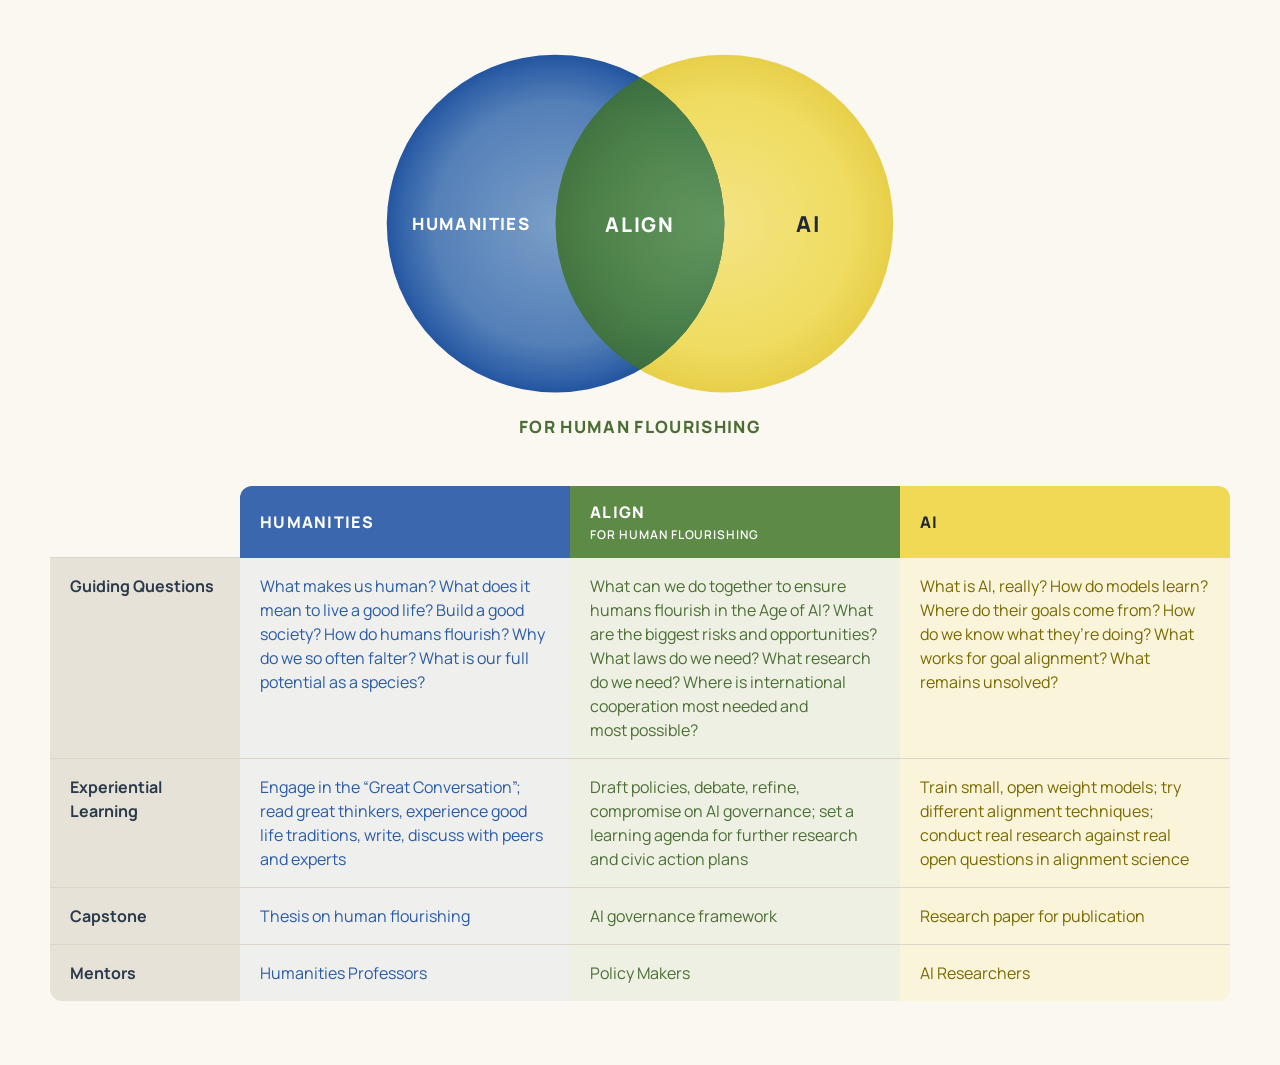
==== commit cd3344d8: "Experience section: circle duet, "The experience" label, Humanities - Brings back the "The experienc" ====
--- a/align/index.html
+++ b/align/index.html
@@ -5,8 +5,10 @@
 <meta name="viewport" content="width=device-width, initial-scale=1">
 <title>Align for Human Flourishing · Align the Future</title>
 <meta name="description" content="Understand humans, understand AI, and align AI for human flourishing: the Align the Future experience.">
-<link rel="icon" href="/brand/favicon.svg" type="image/svg+xml">
+<link rel="icon" href="/brand/favicon-32.png" type="image/png" sizes="32x32">
+<link rel="icon" href="/brand/favicon-16.png" type="image/png" sizes="16x16">
 <link rel="icon" href="/brand/favicon.ico" sizes="any">
+<link rel="apple-touch-icon" href="/brand/png/apple-touch-icon.png">
 <link rel="preconnect" href="https://fonts.googleapis.com">
 <link rel="preconnect" href="https://fonts.gstatic.com" crossorigin>
 <link rel="stylesheet" href="https://fonts.googleapis.com/css2?family=Manrope:wght@400..800&display=swap">
@@ -22,7 +24,7 @@
 
 <!-- Humans / Align / AI. Needs /assets/venn/venn.css and Manrope. -->
 <section class="atf-venn" aria-label="Align for human flourishing">
-  <svg class="diagram" viewBox="-4 -4 308 236" role="img" aria-label="Venn diagram: a blue Humans circle and a yellow AI circle overlap, and the green overlap is Align, for human flourishing">
+  <svg class="diagram" viewBox="-4 -4 308 236" role="img" aria-label="Venn diagram: a blue Humanities circle and a yellow AI circle overlap, and the green overlap is Align, for human flourishing">
     <defs>
       <radialGradient id="atfv-b"><stop offset="0" stop-color="#6F97C4"/><stop offset="0.72" stop-color="#4675B3"/><stop offset="0.93" stop-color="#1F55A2"/><stop offset="1" stop-color="#11479A"/></radialGradient>
       <radialGradient id="atfv-y"><stop offset="0" stop-color="#F4E27A"/><stop offset="0.75" stop-color="#EFDA55"/><stop offset="1" stop-color="#E6CC3C"/></radialGradient>
@@ -34,7 +36,7 @@
       <circle cx="200" cy="100" r="100" fill="url(#atfv-y)" style="mix-blend-mode: multiply"/>
       <circle cx="200" cy="100" r="100" fill="url(#atfv-g)" clip-path="url(#atfv-clip)" opacity="0.85"/>
     </g>
-    <text x="50" y="100" fill="#fff" font-size="12">HUMANS</text>
+    <text x="50" y="100" fill="#fff" font-size="10">HUMANITIES</text>
     <text x="150" y="100" fill="#fff" font-size="12">ALIGN</text>
     <text x="250" y="100" fill="#1F2A36" font-size="13">AI</text>
     <text x="150" y="220" fill="#4C6E36" font-size="10">FOR HUMAN FLOURISHING</text>
@@ -45,7 +47,7 @@
     <thead>
       <tr>
         <td></td>
-        <th scope="col" class="h">Humans</th>
+        <th scope="col" class="h">Humanities</th>
         <th scope="col" class="a">Align<span class="for">for human flourishing</span></th>
         <th scope="col" class="i">AI</th>
       </tr>
@@ -53,25 +55,25 @@
     <tbody>
       <tr>
         <th scope="row">Guiding Questions</th>
-        <td class="h"><span class="tag">Humans</span>What makes us human? What does it mean to live a good life? Build a good society? How do humans flourish? Why do we so often falter? What is our full potential as a species?</td>
+        <td class="h"><span class="tag">Humanities</span>What makes us human? What does it mean to live a good life? Build a good society? How do humans flourish? Why do we so often falter? What is our full potential as a species?</td>
         <td class="a"><span class="tag">Align</span>What can we do together to ensure humans flourish in the Age of AI? What are the biggest risks and opportunities? What laws do we need? What research do we need? Where is international cooperation most needed and most possible?</td>
         <td class="i"><span class="tag">AI</span>What is AI, really? How do models learn? Where do their goals come from? How do we know what they’re doing? What works for goal alignment? What remains unsolved?</td>
       </tr>
       <tr>
         <th scope="row">Experiential Learning</th>
-        <td class="h"><span class="tag">Humans</span>Engage in the “Great Conversation”; read great thinkers, experience good life traditions, write, discuss with peers and experts</td>
+        <td class="h"><span class="tag">Humanities</span>Engage in the “Great Conversation”; read great thinkers, experience good life traditions, write, discuss with peers and experts</td>
         <td class="a"><span class="tag">Align</span>Draft policies, debate, refine, compromise on AI governance; set a learning agenda for further research and civic action plans</td>
         <td class="i"><span class="tag">AI</span>Train small, open weight models; try different alignment techniques; conduct real research against real open questions in alignment science</td>
       </tr>
       <tr>
         <th scope="row">Capstone</th>
-        <td class="h"><span class="tag">Humans</span>Thesis on human flourishing</td>
+        <td class="h"><span class="tag">Humanities</span>Thesis on human flourishing</td>
         <td class="a"><span class="tag">Align</span>AI governance framework</td>
         <td class="i"><span class="tag">AI</span>Research paper for publication</td>
       </tr>
       <tr>
         <th scope="row">Mentors</th>
-        <td class="h"><span class="tag">Humans</span>Humanities Professors</td>
+        <td class="h"><span class="tag">Humanities</span>Humanities Professors</td>
         <td class="a"><span class="tag">Align</span>Policy Makers</td>
         <td class="i"><span class="tag">AI</span>AI Researchers</td>
       </tr>
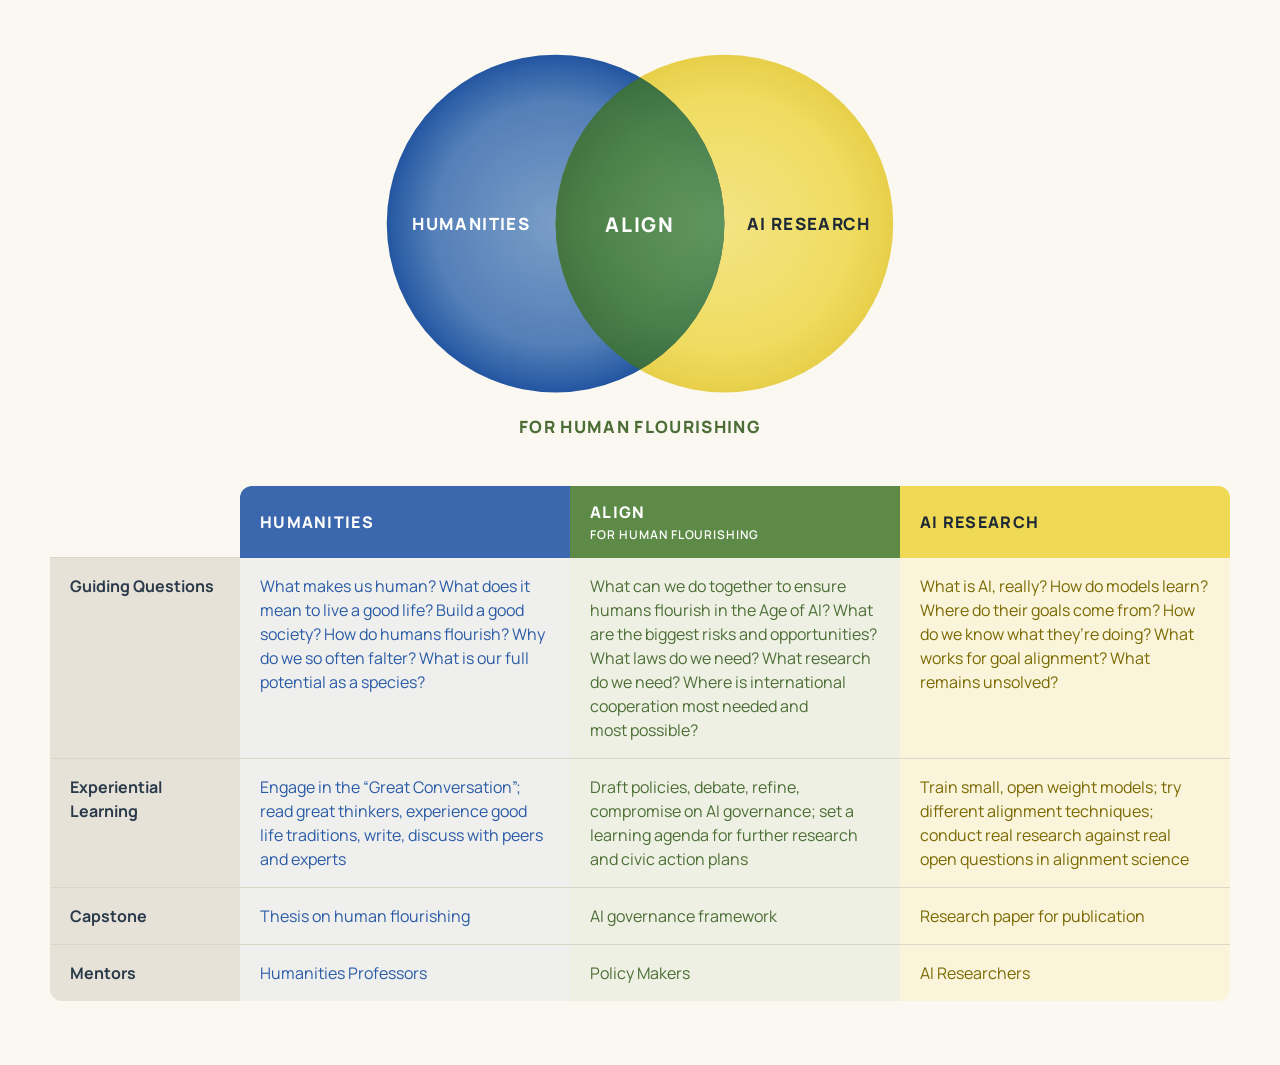
==== commit d8e1fe3a: "Rename the AI circle and table column to "AI Research" Covers both circle duets on the homepage, the" ====
--- a/align/index.html
+++ b/align/index.html
@@ -24,7 +24,7 @@
 
 <!-- Humans / Align / AI. Needs /assets/venn/venn.css and Manrope. -->
 <section class="atf-venn" aria-label="Align for human flourishing">
-  <svg class="diagram" viewBox="-4 -4 308 236" role="img" aria-label="Venn diagram: a blue Humanities circle and a yellow AI circle overlap, and the green overlap is Align, for human flourishing">
+  <svg class="diagram" viewBox="-4 -4 308 236" role="img" aria-label="Venn diagram: a blue Humanities circle and a yellow AI Research circle overlap, and the green overlap is Align, for human flourishing">
     <defs>
       <radialGradient id="atfv-b"><stop offset="0" stop-color="#6F97C4"/><stop offset="0.72" stop-color="#4675B3"/><stop offset="0.93" stop-color="#1F55A2"/><stop offset="1" stop-color="#11479A"/></radialGradient>
       <radialGradient id="atfv-y"><stop offset="0" stop-color="#F4E27A"/><stop offset="0.75" stop-color="#EFDA55"/><stop offset="1" stop-color="#E6CC3C"/></radialGradient>
@@ -38,7 +38,7 @@
     </g>
     <text x="50" y="100" fill="#fff" font-size="10">HUMANITIES</text>
     <text x="150" y="100" fill="#fff" font-size="12">ALIGN</text>
-    <text x="250" y="100" fill="#1F2A36" font-size="13">AI</text>
+    <text x="250" y="100" fill="#1F2A36" font-size="10">AI RESEARCH</text>
     <text x="150" y="220" fill="#4C6E36" font-size="10">FOR HUMAN FLOURISHING</text>
   </svg>
 
@@ -49,7 +49,7 @@
         <td></td>
         <th scope="col" class="h">Humanities</th>
         <th scope="col" class="a">Align<span class="for">for human flourishing</span></th>
-        <th scope="col" class="i">AI</th>
+        <th scope="col" class="i">AI Research</th>
       </tr>
     </thead>
     <tbody>
@@ -57,25 +57,25 @@
         <th scope="row">Guiding Questions</th>
         <td class="h"><span class="tag">Humanities</span>What makes us human? What does it mean to live a good life? Build a good society? How do humans flourish? Why do we so often falter? What is our full potential as a species?</td>
         <td class="a"><span class="tag">Align</span>What can we do together to ensure humans flourish in the Age of AI? What are the biggest risks and opportunities? What laws do we need? What research do we need? Where is international cooperation most needed and most possible?</td>
-        <td class="i"><span class="tag">AI</span>What is AI, really? How do models learn? Where do their goals come from? How do we know what they’re doing? What works for goal alignment? What remains unsolved?</td>
+        <td class="i"><span class="tag">AI Research</span>What is AI, really? How do models learn? Where do their goals come from? How do we know what they’re doing? What works for goal alignment? What remains unsolved?</td>
       </tr>
       <tr>
         <th scope="row">Experiential Learning</th>
         <td class="h"><span class="tag">Humanities</span>Engage in the “Great Conversation”; read great thinkers, experience good life traditions, write, discuss with peers and experts</td>
         <td class="a"><span class="tag">Align</span>Draft policies, debate, refine, compromise on AI governance; set a learning agenda for further research and civic action plans</td>
-        <td class="i"><span class="tag">AI</span>Train small, open weight models; try different alignment techniques; conduct real research against real open questions in alignment science</td>
+        <td class="i"><span class="tag">AI Research</span>Train small, open weight models; try different alignment techniques; conduct real research against real open questions in alignment science</td>
       </tr>
       <tr>
         <th scope="row">Capstone</th>
         <td class="h"><span class="tag">Humanities</span>Thesis on human flourishing</td>
         <td class="a"><span class="tag">Align</span>AI governance framework</td>
-        <td class="i"><span class="tag">AI</span>Research paper for publication</td>
+        <td class="i"><span class="tag">AI Research</span>Research paper for publication</td>
       </tr>
       <tr>
         <th scope="row">Mentors</th>
         <td class="h"><span class="tag">Humanities</span>Humanities Professors</td>
         <td class="a"><span class="tag">Align</span>Policy Makers</td>
-        <td class="i"><span class="tag">AI</span>AI Researchers</td>
+        <td class="i"><span class="tag">AI Research</span>AI Researchers</td>
       </tr>
     </tbody>
   </table>
